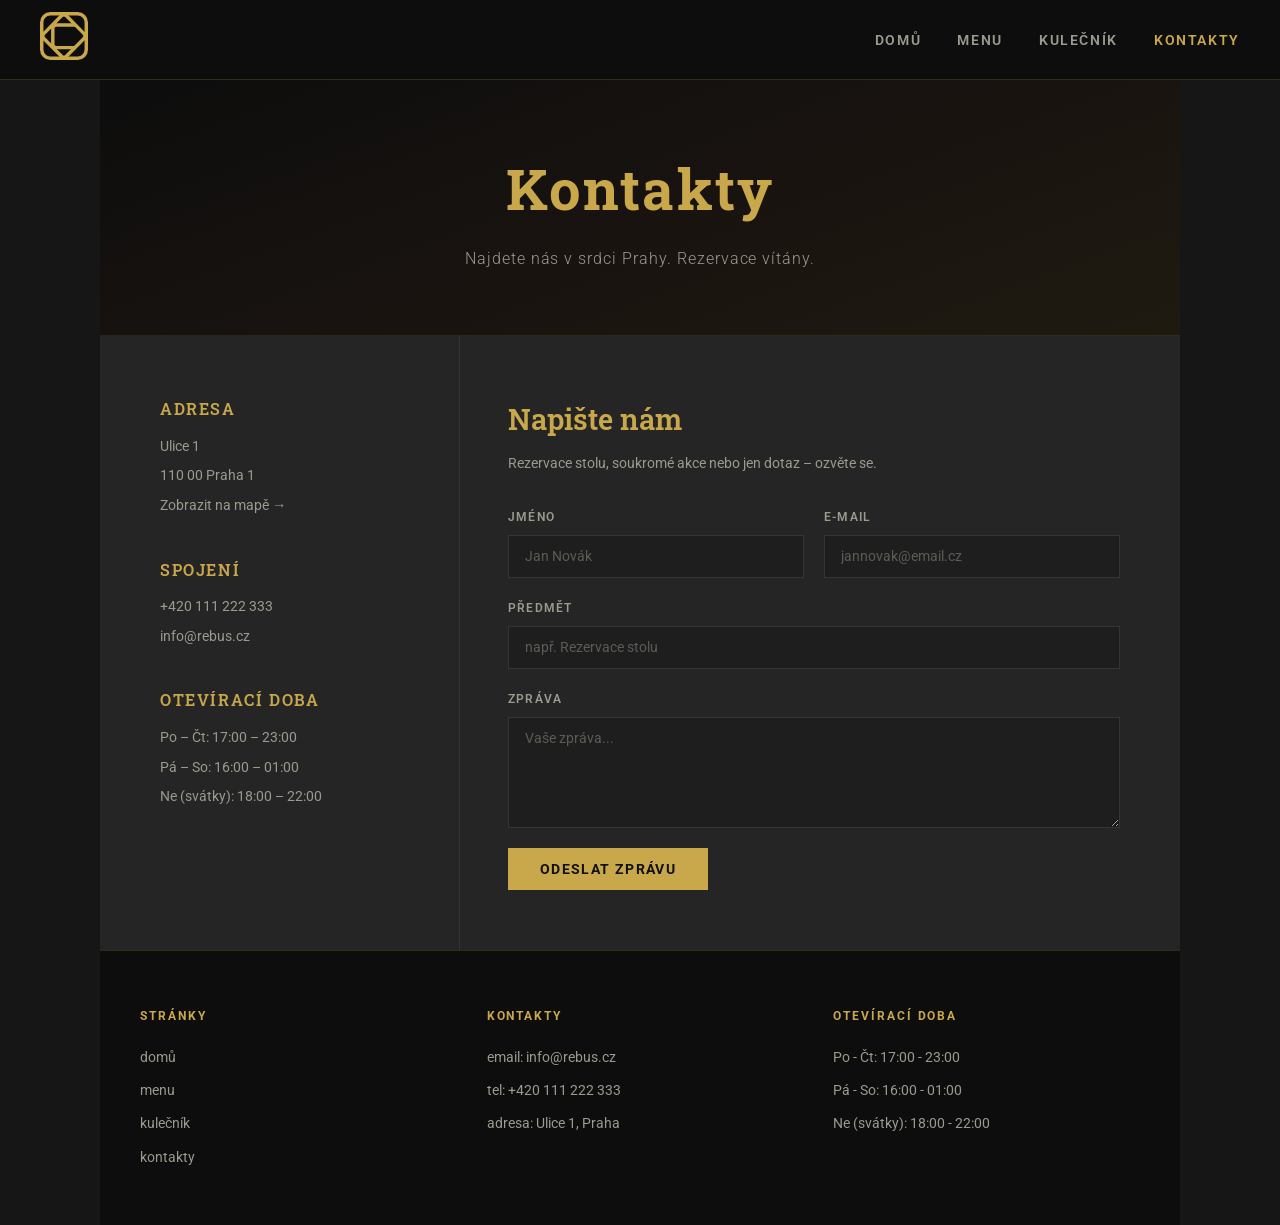
==== static/contacts.html @ e366cbeb "Add static website for Bar Rébus with full styling and subpages - Renamed folder statick → static - " ====
<!DOCTYPE html>
<html lang="en">
<head>
    <meta charset="UTF-8">
    <meta name="viewport" content="width=device-width, initial-scale=1.0">
    <title>Kontakty – Bar Rébus</title>
    <link rel="preconnect" href="https://fonts.googleapis.com">
    <link rel="preconnect" href="https://fonts.gstatic.com" crossorigin>
    <link href="https://fonts.googleapis.com/css2?family=Roboto:wght@300;400;500;600&family=Roboto+Slab:wght@400;600;700&display=swap" rel="stylesheet">
    <link rel="stylesheet" href="style.css" />
</head>
<body>
    <header>
        <div class="logo">
            <a href="/"><img src="assets/logo.svg" alt="logo" /></a>
        </div>
        <div class="menu">
            <ul>
                <li><a href="/">Domů</a></li>
                <li><a href="/menu.html">Menu</a></li>
                <li><a href="/pool.html">Kulečník</a></li>
                <li><a href="/contacts.html" class="active">Kontakty</a></li>
            </ul>
        </div>
    </header>
    <main>
        <div class="page-hero">
            <h1>Kontakty</h1>
            <span>Najdete nás v srdci Prahy. Rezervace vítány.</span>
        </div>

        <div class="contacts-page">
            <div class="contacts-info">
                <div class="info-block">
                    <h2>Adresa</h2>
                    <ul>
                        <li>Ulice 1</li>
                        <li>110 00 Praha 1</li>
                        <li><a href="https://maps.app.goo.gl/SmJgUfBXRY7JfpqL7">Zobrazit na mapě →</a></li>
                    </ul>
                </div>
                <div class="info-block">
                    <h2>Spojení</h2>
                    <ul>
                        <li><a href="tel:+420111222333">+420 111 222 333</a></li>
                        <li><a href="mailto:info@rebus.cz">info@rebus.cz</a></li>
                    </ul>
                </div>
                <div class="info-block">
                    <h2>Otevírací doba</h2>
                    <ul>
                        <li>Po – Čt: 17:00 – 23:00</li>
                        <li>Pá – So: 16:00 – 01:00</li>
                        <li>Ne (svátky): 18:00 – 22:00</li>
                    </ul>
                </div>
            </div>

            <div class="contacts-form-wrap">
                <h2>Napište nám</h2>
                <p>Rezervace stolu, soukromé akce nebo jen dotaz – ozvěte se.</p>
                <form class="contact-form" action="#" method="post">
                    <div class="form-row">
                        <div class="form-group">
                            <label for="name">Jméno</label>
                            <input type="text" id="name" name="name" placeholder="Jan Novák" required />
                        </div>
                        <div class="form-group">
                            <label for="email">E-mail</label>
                            <input type="email" id="email" name="email" placeholder="jannovak@email.cz" required />
                        </div>
                    </div>
                    <div class="form-group">
                        <label for="subject">Předmět</label>
                        <input type="text" id="subject" name="subject" placeholder="např. Rezervace stolu" />
                    </div>
                    <div class="form-group">
                        <label for="message">Zpráva</label>
                        <textarea id="message" name="message" rows="5" placeholder="Vaše zpráva..." required></textarea>
                    </div>
                    <button type="submit">Odeslat zprávu</button>
                </form>
            </div>
        </div>
    </main>
    <footer>
        <div class="pages">
            <span>Stránky</span>
            <ul>
                <li><a href="/">domů</a></li>
                <li><a href="/menu.html">menu</a></li>
                <li><a href="/pool.html">kulečník</a></li>
                <li><a href="/contacts.html">kontakty</a></li>
            </ul>
        </div>
        <div class="contacts">
            <span>Kontakty</span>
            <ul>
                <li>email: <a href="mailto:info@rebus.cz">info@rebus.cz</a></li>
                <li>tel: <a href="tel:+420111222333">+420 111 222 333</a></li>
                <li>adresa: <a href="https://maps.app.goo.gl/SmJgUfBXRY7JfpqL7">Ulice 1, Praha</a></li>
            </ul>
        </div>
        <div class="open-hours">
            <span>Otevírací doba</span>
            <ul>
                <li>Po - Čt: 17:00 - 23:00</li>
                <li>Pá - So: 16:00 - 01:00</li>
                <li>Ne (svátky): 18:00 - 22:00</li>
            </ul>
        </div>
    </footer>
</body>
</html>
---- static/style.css ----
/* Fonts loaded via <link> in HTML */

* {
    margin: 0;
    padding: 0;
    box-sizing: border-box;
}

:root {
    --gold: #c9a84c;
    --gold-light: #e2c47a;
    --bg: #161616;
    --bg-section: #1e1e1e;
    --bg-alt: #252525;
    --text: #f0ede8;
    --text-muted: #9a9a8e;
    --header-bg: #0d0d0d;
}

body {
    background: var(--bg);
    color: var(--text);
    font-family: 'Roboto', sans-serif;
    font-weight: 400;
    line-height: 1.6;
}

a {
    color: inherit;
    text-decoration: none;
}

header {
    height: 80px;
    display: flex;
    flex-direction: row;
    align-items: center;
    justify-content: space-between;
    padding: 0 40px;
    background-color: var(--header-bg);
    border-bottom: 1px solid rgba(201, 168, 76, 0.2);
    position: sticky;
    top: 0;
    z-index: 100;
}

header .logo img {
    height: 48px;
    width: auto;
    max-width: none;
}

header .menu ul {
    list-style: none;
    display: flex;
    gap: 36px;
}

header .menu ul li a {
    font-family: 'Roboto', sans-serif;
    font-weight: 600;
    font-size: 0.85rem;
    letter-spacing: 0.12em;
    text-transform: uppercase;
    color: var(--text-muted);
    transition: color 0.2s ease;
}

header .menu ul li a:hover {
    color: var(--gold);
}

main {
    max-width: 1080px;
    margin: 0 auto;
    background: var(--bg-section);
}

.hero {
    padding: 100px 60px;
    text-align: center;
    background: linear-gradient(160deg, #0d0d0d 0%, #1a1410 60%, #1e1a10 100%);
    border-bottom: 1px solid rgba(201, 168, 76, 0.15);
    position: relative;
    overflow: hidden;
}

.hero::before {
    content: '';
    position: absolute;
    inset: 0;
    background: radial-gradient(ellipse at 50% 60%, rgba(201, 168, 76, 0.08) 0%, transparent 70%);
    pointer-events: none;
}

.hero h1 {
    font-family: 'Roboto Slab', serif;
    font-size: clamp(3rem, 7vw, 5.5rem);
    font-weight: 700;
    letter-spacing: 0.06em;
    color: var(--gold);
    margin-bottom: 20px;
    position: relative;
}

.hero span {
    display: block;
    font-size: 1.1rem;
    font-weight: 300;
    letter-spacing: 0.08em;
    color: var(--text-muted);
    position: relative;
}

.coctails,
.pool {
    display: grid;
    grid-template-columns: 1fr 1fr;
    min-height: 360px;
}

.coctails .img,
.pool .img {
    overflow: hidden;
}

.coctails .img img,
.pool .img img {
    width: 100%;
    height: 100%;
    max-width: none;
    object-fit: cover;
    display: block;
    transition: transform 0.5s ease;
}

.coctails:hover .img img,
.pool:hover .img img {
    transform: scale(1.04);
}

.coctails .content,
.pool .content {
    display: flex;
    flex-direction: column;
    justify-content: center;
    padding: 56px 52px;
    background: var(--bg-alt);
}

.coctails {
    border-bottom: 1px solid rgba(255,255,255,0.05);
}

.pool {
    border-bottom: 1px solid rgba(255,255,255,0.05);
}

.coctails .content h2,
.pool .content h2 {
    font-family: 'Roboto Slab', serif;
    font-size: 2.2rem;
    font-weight: 600;
    color: var(--gold);
    margin-bottom: 16px;
}

.coctails .content p,
.pool .content p {
    color: var(--text-muted);
    font-size: 0.95rem;
    line-height: 1.8;
    margin-bottom: 28px;
}

.coctails .content a,
.pool .content a {
    display: inline-block;
    padding: 11px 28px;
    border: 1px solid var(--gold);
    color: var(--gold);
    font-family: 'Roboto', sans-serif;
    font-weight: 600;
    font-size: 0.8rem;
    letter-spacing: 0.14em;
    align-self: flex-start;
}

.coctails .content a:hover,
.pool .content a:hover {
    background: var(--gold);
    color: #111;
}

.reservations {
    padding: 80px 60px;
    text-align: center;
    background: linear-gradient(180deg, #1a1410 0%, #0d0d0d 100%);
}

.reservations h2 {
    font-family: 'Roboto Slab', serif;
    font-size: 2.4rem;
    font-weight: 600;
    color: var(--gold);
    margin-bottom: 16px;
}

.reservations p {
    color: var(--text-muted);
    font-size: 0.95rem;
    margin-bottom: 32px;
    max-width: 480px;
    margin-left: auto;
    margin-right: auto;
}

.reservations a {
    display: inline-block;
    padding: 14px 36px;
    background: var(--gold);
    color: #111;
    font-family: 'Roboto', sans-serif;
    font-weight: 700;
    font-size: 0.85rem;
    letter-spacing: 0.12em;
    text-transform: uppercase;
    transition: background 0.2s ease;
}

.reservations a:hover {
    background: var(--gold-light);
}

footer {
    background: var(--header-bg);
    border-top: 1px solid rgba(201, 168, 76, 0.2);
    display: grid;
    grid-template-columns: repeat(3, 1fr);
    gap: 40px;
    padding: 56px 40px;
    max-width: 1080px;
    margin: 0 auto;
}

footer div span {
    display: block;
    font-family: 'Roboto', sans-serif;
    font-weight: 700;
    font-size: 0.75rem;
    letter-spacing: 0.16em;
    text-transform: uppercase;
    color: var(--gold);
    margin-bottom: 20px;
}

footer ul {
    list-style: none;
    display: flex;
    flex-direction: column;
    gap: 10px;
}

footer ul li {
    font-size: 0.9rem;
    color: var(--text-muted);
}

footer ul li a {
    color: var(--text-muted);
    transition: color 0.2s ease;
}

footer ul li a:hover {
    color: var(--gold);
}

header .menu ul li a.active {
    color: var(--gold);
}

.page-hero {
    padding: 64px 60px;
    text-align: center;
    background: linear-gradient(160deg, #0d0d0d 0%, #1a1410 60%, #1e1a10 100%);
    border-bottom: 1px solid rgba(201, 168, 76, 0.15);
}

.page-hero h1 {
    font-family: 'Roboto Slab', serif;
    font-size: clamp(2rem, 5vw, 3.5rem);
    font-weight: 700;
    color: var(--gold);
    margin-bottom: 12px;
    letter-spacing: 0.04em;
}

.page-hero span {
    display: block;
    font-size: 1rem;
    font-weight: 300;
    letter-spacing: 0.06em;
    color: var(--text-muted);
}

.menu-page {
    padding: 60px;
    display: flex;
    flex-direction: column;
    gap: 56px;
    background: var(--bg-alt);
}

.menu-category h2 {
    font-family: 'Roboto Slab', serif;
    font-size: 1.5rem;
    font-weight: 600;
    color: var(--gold);
    margin-bottom: 24px;
    padding-bottom: 12px;
    border-bottom: 1px solid rgba(201, 168, 76, 0.2);
}

.menu-items {
    list-style: none;
    display: flex;
    flex-direction: column;
    gap: 0;
}

.menu-item {
    display: flex;
    justify-content: space-between;
    align-items: baseline;
    gap: 16px;
    padding: 14px 0;
    border-bottom: 1px solid rgba(255, 255, 255, 0.05);
}

.menu-item:last-child {
    border-bottom: none;
}

.menu-item-name {
    display: flex;
    flex-direction: column;
    gap: 4px;
}

.menu-item-name > span:first-child {
    font-weight: 500;
    font-size: 0.95rem;
    color: var(--text);
}

.menu-item-desc {
    font-size: 0.82rem;
    color: var(--text-muted);
    font-weight: 300;
}

.menu-item-price {
    font-family: 'Roboto Slab', serif;
    font-size: 0.95rem;
    font-weight: 600;
    color: var(--gold);
    white-space: nowrap;
}

.pool-pricing {
    padding: 60px;
    background: var(--bg-section);
    text-align: center;
    border-bottom: 1px solid rgba(255, 255, 255, 0.05);
}

.pool-pricing h2 {
    font-family: 'Roboto Slab', serif;
    font-size: 1.8rem;
    font-weight: 600;
    color: var(--gold);
    margin-bottom: 36px;
}

.pricing-grid {
    display: grid;
    grid-template-columns: repeat(3, 1fr);
    gap: 20px;
    max-width: 640px;
    margin: 0 auto 24px;
}

.pricing-card {
    display: flex;
    flex-direction: column;
    align-items: center;
    gap: 8px;
    padding: 28px 20px;
    background: var(--bg-alt);
    border: 1px solid rgba(255, 255, 255, 0.07);
}

.pricing-card {
    border-color: rgba(201, 168, 76, 0.4);
    background: rgba(201, 168, 76, 0.05);
}

.pricing-label {
    font-size: 0.8rem;
    font-weight: 600;
    letter-spacing: 0.1em;
    text-transform: uppercase;
    color: var(--text-muted);
}

.pricing-price {
    font-family: 'Roboto Slab', serif;
    font-size: 1.3rem;
    font-weight: 700;
    color: var(--gold);
}

.pricing-card .pricing-note {
    font-size: 0.78rem;
    color: var(--text-muted);
}

.pricing-note-global {
    font-size: 0.85rem;
    color: var(--text-muted);
    margin-top: 8px;
}

.pool-rules {
    padding: 60px;
    background: var(--bg-alt);
}

.pool-rules h2 {
    font-family: 'Roboto Slab', serif;
    font-size: 1.5rem;
    font-weight: 600;
    color: var(--gold);
    margin-bottom: 24px;
}

.rules-list {
    list-style: none;
    display: flex;
    flex-direction: column;
    gap: 12px;
    max-width: 640px;
}

.rules-list li {
    padding-left: 20px;
    position: relative;
    color: var(--text-muted);
    font-size: 0.95rem;
    line-height: 1.6;
}

.rules-list li::before {
    content: '—';
    position: absolute;
    left: 0;
    color: var(--gold);
    font-weight: 700;
}

.contacts-page {
    display: grid;
    grid-template-columns: 1fr 2fr;
    background: var(--bg-alt);
}

.contacts-info {
    padding: 60px 48px 60px 60px;
    display: flex;
    flex-direction: column;
    gap: 40px;
    border-right: 1px solid rgba(255, 255, 255, 0.07);
}

.info-block h2 {
    font-family: 'Roboto Slab', serif;
    font-size: 1rem;
    font-weight: 600;
    color: var(--gold);
    text-transform: uppercase;
    letter-spacing: 0.1em;
    margin-bottom: 14px;
}

.info-block ul {
    list-style: none;
    display: flex;
    flex-direction: column;
    gap: 8px;
}

.info-block ul li {
    font-size: 0.9rem;
    color: var(--text-muted);
    line-height: 1.5;
}

.info-block ul li a {
    color: var(--text-muted);
    transition: color 0.2s ease;
}

.info-block ul li a:hover {
    color: var(--gold);
}

.contacts-form-wrap {
    padding: 60px 60px 60px 48px;
}

.contacts-form-wrap h2 {
    font-family: 'Roboto Slab', serif;
    font-size: 1.8rem;
    font-weight: 600;
    color: var(--gold);
    margin-bottom: 10px;
}

.contacts-form-wrap > p {
    font-size: 0.9rem;
    color: var(--text-muted);
    margin-bottom: 32px;
}

.contact-form {
    display: flex;
    flex-direction: column;
    gap: 20px;
}

.form-row {
    display: grid;
    grid-template-columns: 1fr 1fr;
    gap: 20px;
}

.form-group {
    display: flex;
    flex-direction: column;
    gap: 8px;
}

.form-group label {
    font-size: 0.78rem;
    font-weight: 600;
    letter-spacing: 0.1em;
    text-transform: uppercase;
    color: var(--text-muted);
}

.form-group input,
.form-group textarea {
    background: var(--bg-section);
    border: 1px solid rgba(255, 255, 255, 0.1);
    color: var(--text);
    font-family: 'Roboto', sans-serif;
    font-size: 0.9rem;
    padding: 12px 16px;
    outline: none;
    resize: vertical;
    transition: border-color 0.2s ease;
}

.form-group input::placeholder,
.form-group textarea::placeholder {
    color: rgba(154, 154, 142, 0.5);
}

.form-group input:focus,
.form-group textarea:focus {
    border-color: rgba(201, 168, 76, 0.5);
}

.contact-form button {
    align-self: flex-start;
    padding: 13px 32px;
    background: var(--gold);
    color: #111;
    font-family: 'Roboto', sans-serif;
    font-weight: 700;
    font-size: 0.85rem;
    letter-spacing: 0.1em;
    text-transform: uppercase;
    border: none;
    cursor: pointer;
    transition: background 0.2s ease;
}

.contact-form button:hover {
    background: var(--gold-light);
}

@media (max-width: 768px) {
    header {
        padding: 0 20px;
    }

    header .menu ul {
        gap: 20px;
    }

    .coctails,
    .pool {
        grid-template-columns: 1fr;
    }

    .pool .content {
        order: -1;
    }

    .coctails .img,
    .pool .img {
        height: 240px;
    }

    .coctails .content,
    .pool .content {
        padding: 40px 32px;
    }

    .hero {
        padding: 72px 32px;
    }

    .reservations {
        padding: 60px 32px;
    }

    footer {
        grid-template-columns: 1fr;
        gap: 32px;
        padding: 40px 24px;
    }

    .page-hero {
        padding: 48px 24px;
    }

    .menu-page {
        padding: 40px 24px;
    }

    .pool-pricing {
        padding: 40px 24px;
    }

    .pricing-grid {
        grid-template-columns: 1fr;
        max-width: 280px;
    }

    .pool-rules {
        padding: 40px 24px;
    }

    .contacts-page {
        grid-template-columns: 1fr;
    }

    .contacts-info {
        padding: 40px 24px;
        border-right: none;
        border-bottom: 1px solid rgba(255, 255, 255, 0.07);
    }

    .contacts-form-wrap {
        padding: 40px 24px;
    }

    .form-row {
        grid-template-columns: 1fr;
    }
}
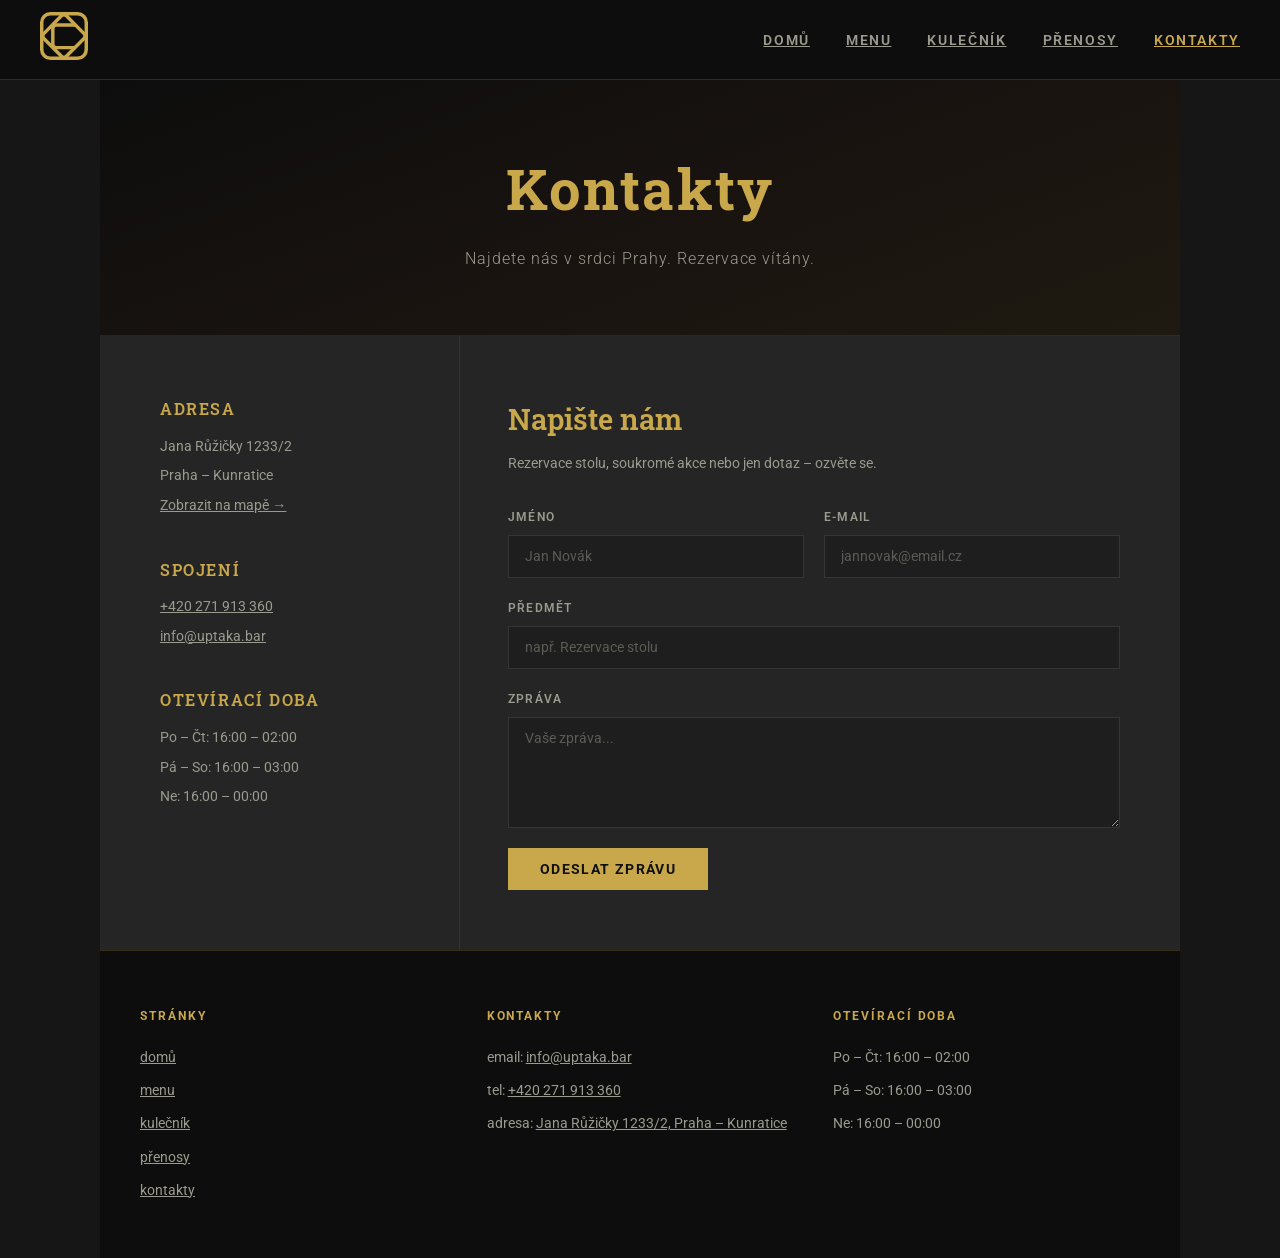
==== commit 6bcb5393: "change content of the website from fictional bar to real one" ====
--- a/static/contacts.html
+++ b/static/contacts.html
@@ -3,23 +3,26 @@
 <head>
     <meta charset="UTF-8">
     <meta name="viewport" content="width=device-width, initial-scale=1.0">
-    <title>Kontakty – Bar Rébus</title>
+    <meta name="description" content="Kontakty a rezervace – Bar u zeleného ptáka, Jana Růžičky 1233/2, Praha – Kunratice. Tel: +420 271 913 360." />
+    <title>Kontakty – Bar u zeleného ptáka</title>
     <link rel="preconnect" href="https://fonts.googleapis.com">
     <link rel="preconnect" href="https://fonts.gstatic.com" crossorigin>
     <link href="https://fonts.googleapis.com/css2?family=Roboto:wght@300;400;500;600&family=Roboto+Slab:wght@400;600;700&display=swap" rel="stylesheet">
+    <link rel="icon" type="image/svg+xml" href="assets/logo.svg" />
     <link rel="stylesheet" href="style.css" />
 </head>
 <body>
     <header>
         <div class="logo">
-            <a href="/"><img src="assets/logo.svg" alt="logo" /></a>
+            <a href="index.html"><img src="assets/logo.svg" alt="logo" /></a>
         </div>
         <div class="menu">
             <ul>
-                <li><a href="/">Domů</a></li>
-                <li><a href="/menu.html">Menu</a></li>
-                <li><a href="/pool.html">Kulečník</a></li>
-                <li><a href="/contacts.html" class="active">Kontakty</a></li>
+                <li><a href="index.html">Domů</a></li>
+                <li><a href="menu.html">Menu</a></li>
+                <li><a href="pool.html">Kulečník</a></li>
+                <li><a href="events.html">Přenosy</a></li>
+                <li><a href="contacts.html" class="active">Kontakty</a></li>
             </ul>
         </div>
     </header>
@@ -34,24 +37,24 @@
                 <div class="info-block">
                     <h2>Adresa</h2>
                     <ul>
-                        <li>Ulice 1</li>
-                        <li>110 00 Praha 1</li>
-                        <li><a href="https://maps.app.goo.gl/SmJgUfBXRY7JfpqL7">Zobrazit na mapě →</a></li>
+                        <li>Jana Růžičky 1233/2</li>
+                        <li>Praha – Kunratice</li>
+                        <li><a href="https://maps.google.com/?q=Jana+Růžičky+1233/2,+Praha+Kunratice">Zobrazit na mapě →</a></li>
                     </ul>
                 </div>
                 <div class="info-block">
                     <h2>Spojení</h2>
                     <ul>
-                        <li><a href="tel:+420111222333">+420 111 222 333</a></li>
-                        <li><a href="mailto:info@rebus.cz">info@rebus.cz</a></li>
+                        <li><a href="tel:+420271913360">+420 271 913 360</a></li>
+                        <li><a href="mailto:info@uptaka.bar">info@uptaka.bar</a></li>
                     </ul>
                 </div>
                 <div class="info-block">
                     <h2>Otevírací doba</h2>
                     <ul>
-                        <li>Po – Čt: 17:00 – 23:00</li>
-                        <li>Pá – So: 16:00 – 01:00</li>
-                        <li>Ne (svátky): 18:00 – 22:00</li>
+                        <li>Po – Čt: 16:00 – 02:00</li>
+                        <li>Pá – So: 16:00 – 03:00</li>
+                        <li>Ne: 16:00 – 00:00</li>
                     </ul>
                 </div>
             </div>
@@ -78,7 +81,7 @@
                         <label for="message">Zpráva</label>
                         <textarea id="message" name="message" rows="5" placeholder="Vaše zpráva..." required></textarea>
                     </div>
-                    <button type="submit">Odeslat zprávu</button>
+                    <button type="button">Odeslat zprávu</button>
                 </form>
             </div>
         </div>
@@ -87,26 +90,27 @@
         <div class="pages">
             <span>Stránky</span>
             <ul>
-                <li><a href="/">domů</a></li>
-                <li><a href="/menu.html">menu</a></li>
-                <li><a href="/pool.html">kulečník</a></li>
-                <li><a href="/contacts.html">kontakty</a></li>
+                <li><a href="index.html">domů</a></li>
+                <li><a href="menu.html">menu</a></li>
+                <li><a href="pool.html">kulečník</a></li>
+                <li><a href="events.html">přenosy</a></li>
+                <li><a href="contacts.html">kontakty</a></li>
             </ul>
         </div>
         <div class="contacts">
             <span>Kontakty</span>
             <ul>
-                <li>email: <a href="mailto:info@rebus.cz">info@rebus.cz</a></li>
-                <li>tel: <a href="tel:+420111222333">+420 111 222 333</a></li>
-                <li>adresa: <a href="https://maps.app.goo.gl/SmJgUfBXRY7JfpqL7">Ulice 1, Praha</a></li>
+                <li>email: <a href="mailto:info@uptaka.bar">info@uptaka.bar</a></li>
+                <li>tel: <a href="tel:+420271913360">+420 271 913 360</a></li>
+                <li>adresa: <a href="https://maps.google.com/?q=Jana+Růžičky+1233/2,+Praha+Kunratice">Jana Růžičky 1233/2, Praha – Kunratice</a></li>
             </ul>
         </div>
         <div class="open-hours">
             <span>Otevírací doba</span>
             <ul>
-                <li>Po - Čt: 17:00 - 23:00</li>
-                <li>Pá - So: 16:00 - 01:00</li>
-                <li>Ne (svátky): 18:00 - 22:00</li>
+                <li>Po – Čt: 16:00 – 02:00</li>
+                <li>Pá – So: 16:00 – 03:00</li>
+                <li>Ne: 16:00 – 00:00</li>
             </ul>
         </div>
     </footer>
--- a/static/style.css
+++ b/static/style.css
@@ -27,7 +27,7 @@
 
 a {
     color: inherit;
-    text-decoration: none;
+    text-decoration: underline;
 }
 
 header {
@@ -85,21 +85,14 @@
     overflow: hidden;
 }
 
-.hero::before {
-    content: '';
-    position: absolute;
-    inset: 0;
-    background: radial-gradient(ellipse at 50% 60%, rgba(201, 168, 76, 0.08) 0%, transparent 70%);
-    pointer-events: none;
-}
-
 .hero h1 {
     font-family: 'Roboto Slab', serif;
     font-size: clamp(3rem, 7vw, 5.5rem);
     font-weight: 700;
+    line-height: 1;
     letter-spacing: 0.06em;
     color: var(--gold);
-    margin-bottom: 20px;
+    margin-bottom: 40px;
     position: relative;
 }
 
@@ -592,12 +585,49 @@
     letter-spacing: 0.1em;
     text-transform: uppercase;
     border: none;
-    cursor: pointer;
-    transition: background 0.2s ease;
+    cursor: not-allowed;
 }
 
 .contact-form button:hover {
     background: var(--gold-light);
+}
+
+/* ── EVENTS PAGE ─────────────────────────────────── */
+
+.events-page {
+    padding: 60px;
+    background: var(--bg-alt);
+}
+
+.events-list {
+    list-style: none;
+    display: flex;
+    flex-direction: column;
+}
+
+.events-list li {
+    display: flex;
+    align-items: baseline;
+    gap: 0;
+    padding: 13px 0;
+    border-bottom: 1px solid rgba(255, 255, 255, 0.05);
+}
+
+.events-list li:last-child {
+    border-bottom: none;
+}
+
+.el-date {
+    font-family: 'Roboto Slab', serif;
+    font-size: 0.9rem;
+    color: var(--gold);
+    min-width: 130px;
+    flex-shrink: 0;
+}
+
+.el-event {
+    font-size: 0.9rem;
+    color: var(--text-muted);
 }
 
 @media (max-width: 768px) {
@@ -681,3 +711,65 @@
         grid-template-columns: 1fr;
     }
 }
+
+@media print {
+    * {
+        background: white !important;
+        color: black !important;
+        box-shadow: none !important;
+        text-shadow: none !important;
+    }
+
+    header {
+        position: static;
+        border-bottom: 1px solid #ccc;
+    }
+
+    header .menu {
+        display: none;
+    }
+
+    footer {
+        border-top: 1px solid #ccc;
+    }
+
+    .hero,
+    .page-hero {
+        background: white !important;
+        padding: 24px 0;
+    }
+
+    .coctails,
+    .pool {
+        grid-template-columns: 1fr;
+    }
+
+    .coctails .img,
+    .pool .img {
+        display: none;
+    }
+
+    .reservations a,
+    .coctails .content a,
+    .pool .content a,
+    .contact-form button {
+        display: none;
+    }
+
+    a[href]::after {
+        content: " (" attr(href) ")";
+        font-size: 0.75em;
+        color: #555 !important;
+    }
+
+    a[href^="mailto:"]::after,
+    a[href^="tel:"]::after,
+    a[href^="#"]::after,
+    a[href="index.html"]::after,
+    a[href="menu.html"]::after,
+    a[href="pool.html"]::after,
+    a[href="events.html"]::after,
+    a[href="contacts.html"]::after {
+        content: none;
+    }
+}
